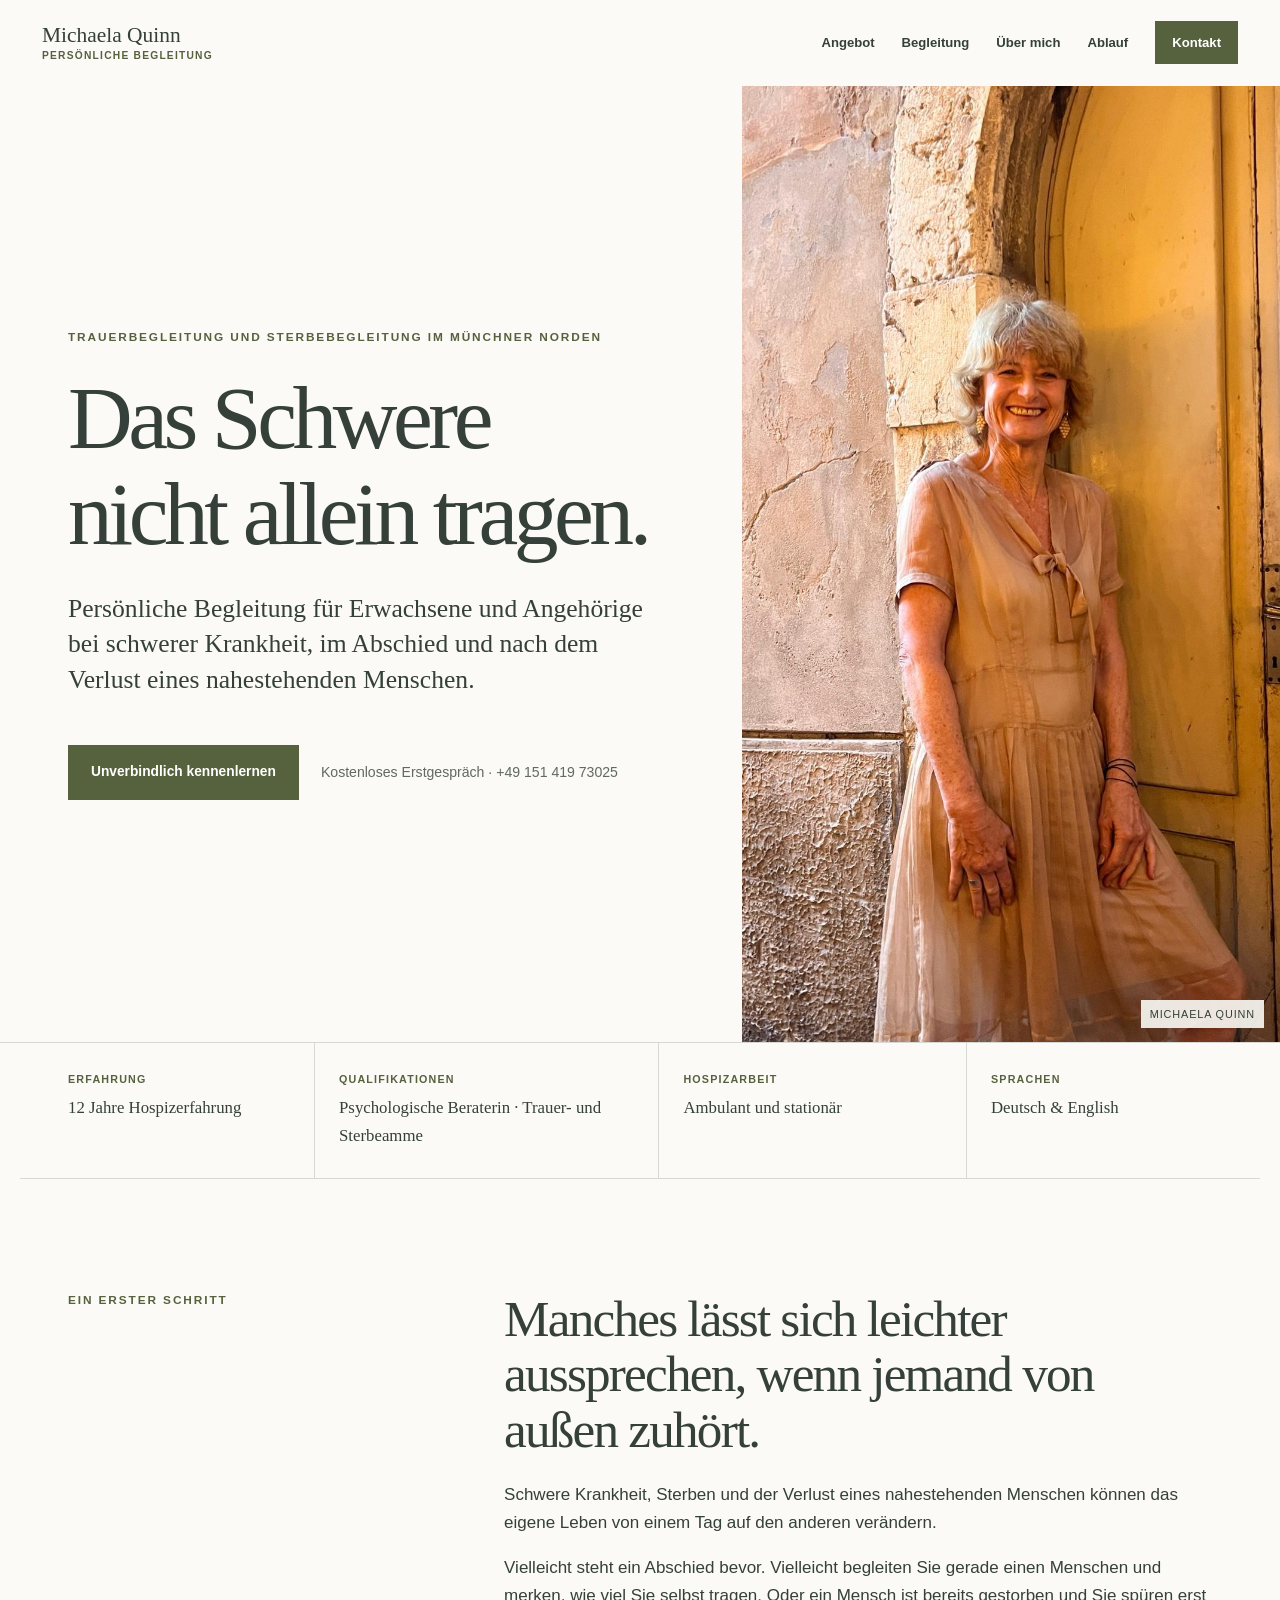
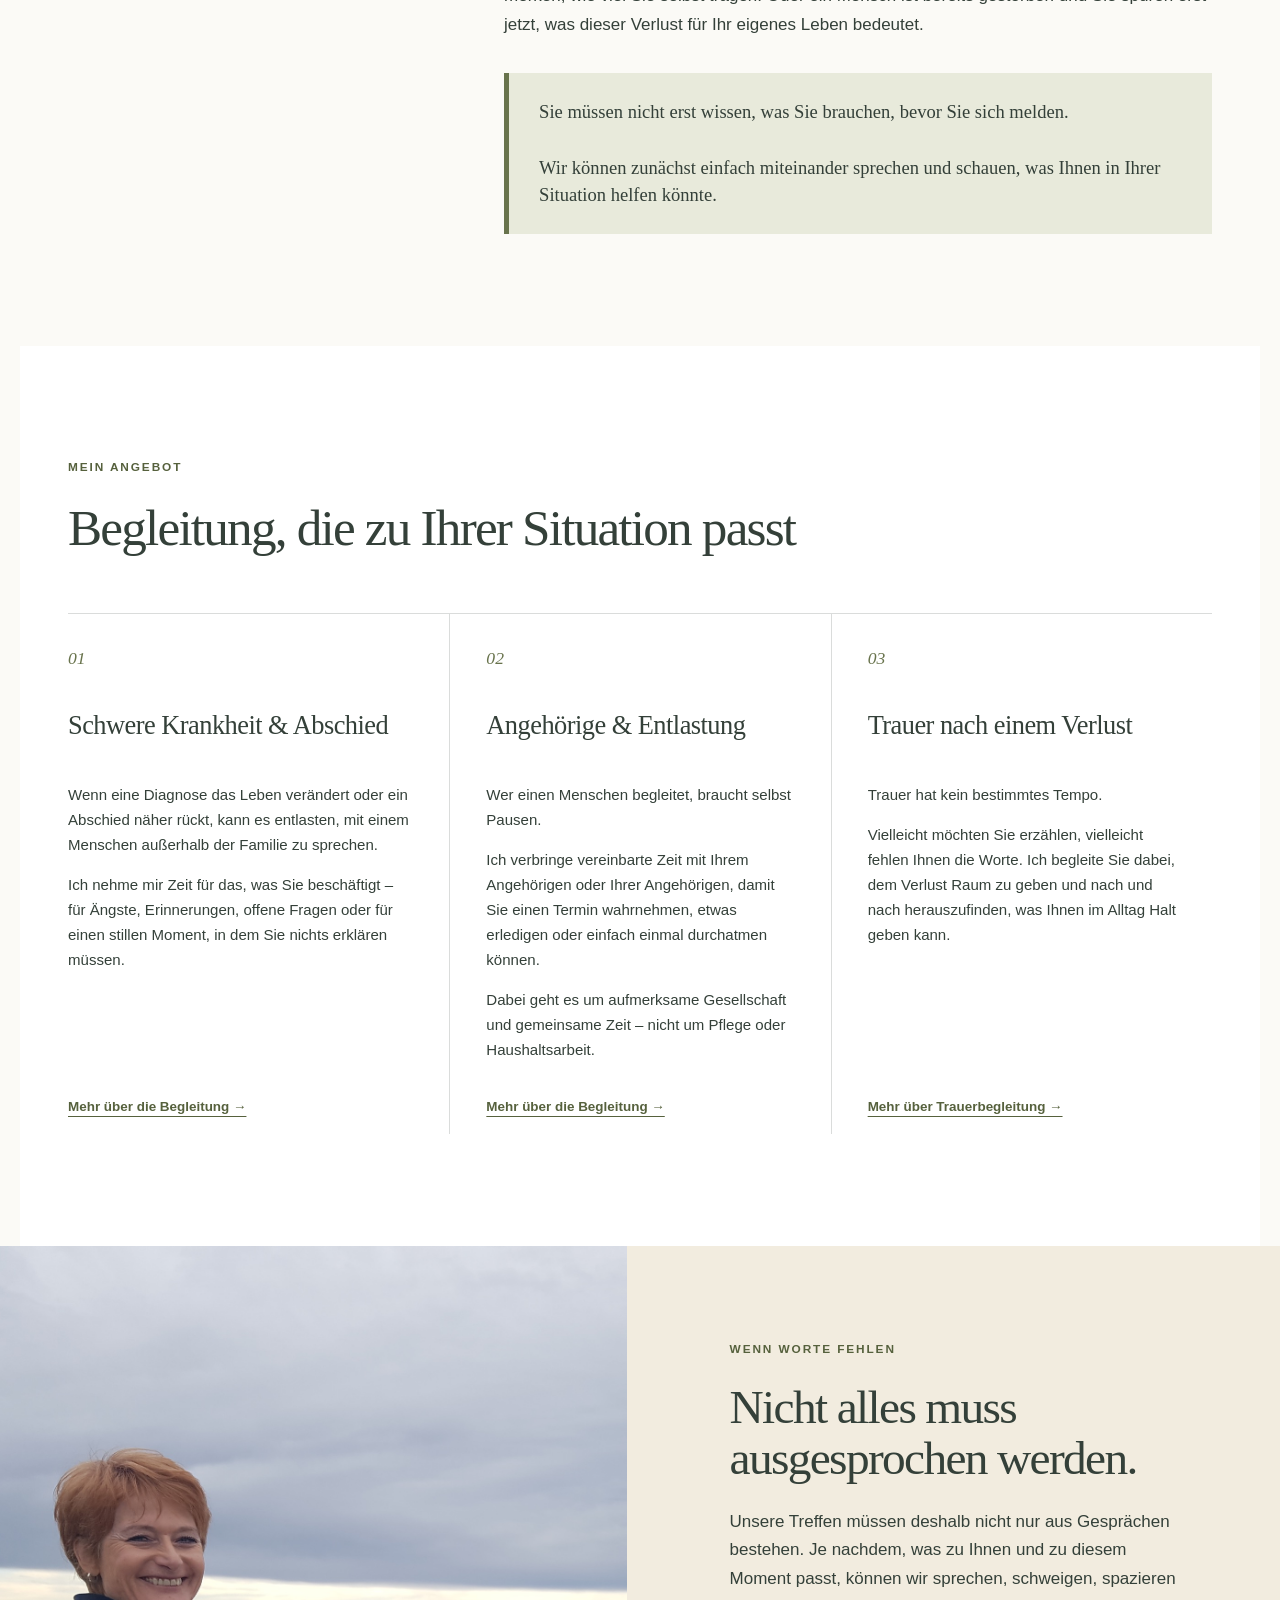
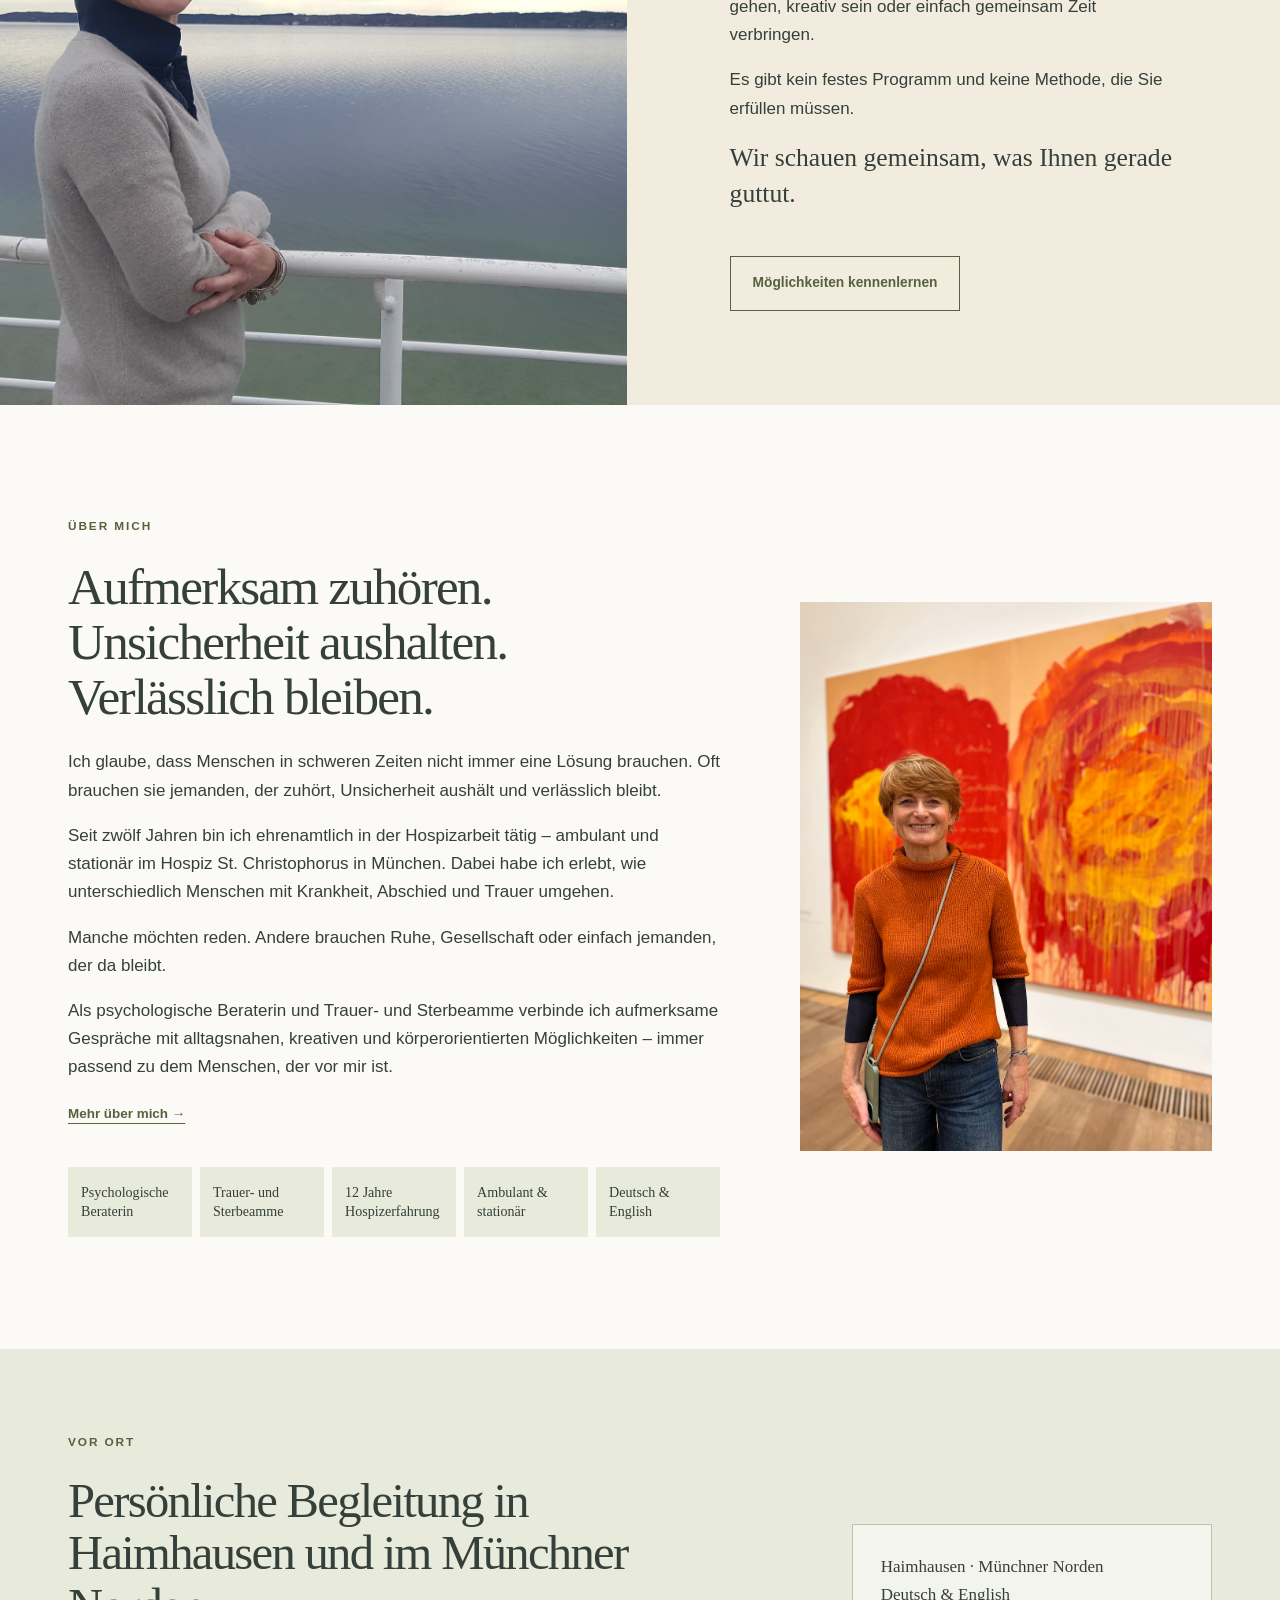
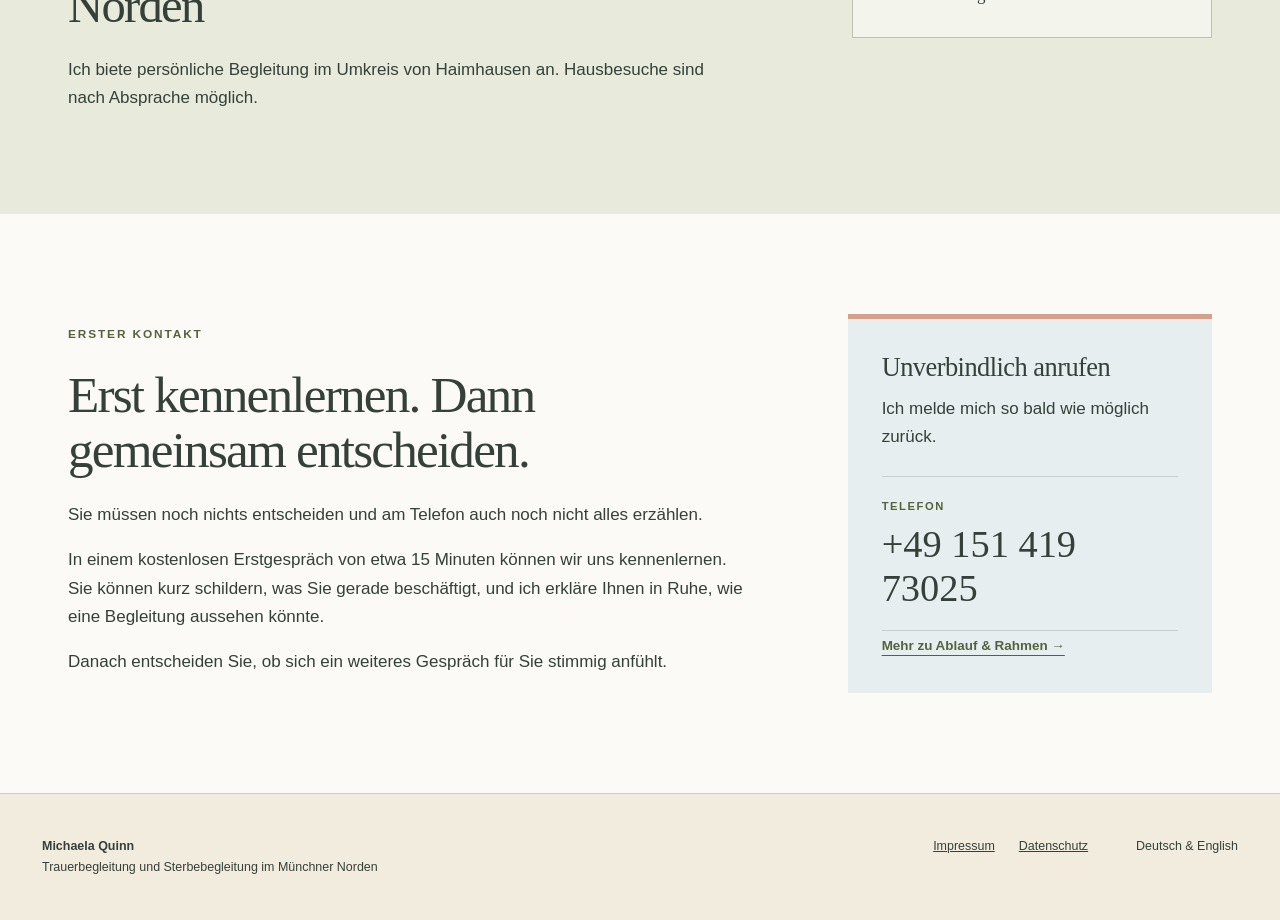
==== index.html @ f82f97de "Add files via upload" ====
<!doctype html>
<html lang="de">
<head>
  <meta charset="utf-8">
  <meta name="viewport" content="width=device-width, initial-scale=1">
  <meta name="description" content="Trauerbegleitung und Sterbebegleitung im Münchner Norden. Michaela Quinn begleitet Erwachsene und Angehörige persönlich bei Krankheit, Abschied und Trauer.">
  <meta name="theme-color" content="#68734c">
  <title>Michaela Quinn | Trauerbegleitung und Sterbebegleitung</title>
  <link rel="icon" href="assets/favicon.svg" type="image/svg+xml">
  <link rel="stylesheet" href="assets/styles.css">
</head>
<body>
  <a class="skip-link" href="#inhalt">Zum Inhalt springen</a>
  <header class="site-header" data-header>
    <a class="brand" href="index.html" aria-label="Michaela Quinn – Startseite">
      <span class="brand-name">Michaela Quinn</span>
      <span class="brand-line">Persönliche Begleitung</span>
    </a>
    <button class="menu-button" type="button" aria-expanded="false" aria-controls="navigation" data-menu-button><span></span><span></span><span></span><span class="sr-only">Menü öffnen</span></button>
    <nav id="navigation" class="navigation" aria-label="Hauptnavigation" data-navigation>
      <a href="angebot.html">Angebot</a>
      <a href="begleitung.html">Begleitung</a>
      <a href="ueber-mich.html">Über mich</a>
      <a href="ablauf-kontakt.html">Ablauf</a>
      <a class="nav-contact" href="ablauf-kontakt.html#kontakt">Kontakt</a>
    </nav>
  </header>

  <main id="inhalt">
    <section class="hero">
      <div class="hero-copy">
        <p class="eyebrow">Trauerbegleitung und Sterbebegleitung im Münchner Norden</p>
        <h1>Das Schwere<br>nicht allein tragen.</h1>
        <p class="hero-intro">Persönliche Begleitung für Erwachsene und Angehörige bei schwerer Krankheit, im Abschied und nach dem Verlust eines nahestehenden Menschen.</p>
        <div class="hero-actions">
          <a class="button" href="tel:+4915141973025">Unverbindlich kennenlernen</a>
          <p class="micro-contact">Kostenloses Erstgespräch · +49 151 419 73025</p>
        </div>
      </div>
      <figure class="hero-image">
        <img src="assets/michaela-portrait-tuer.jpeg" alt="Michaela Quinn lächelt in einem warmen Hauseingang" width="900" height="1600">
        <figcaption>Michaela Quinn</figcaption>
      </figure>
    </section>

    <section class="trust-strip" aria-label="Erfahrung und Qualifikationen">
      <div class="trust-item"><span>Erfahrung</span><strong>12 Jahre Hospizerfahrung</strong></div>
      <div class="trust-item"><span>Qualifikationen</span><strong>Psychologische Beraterin · Trauer- und Sterbeamme</strong></div>
      <div class="trust-item"><span>Hospizarbeit</span><strong>Ambulant und stationär</strong></div>
      <div class="trust-item"><span>Sprachen</span><strong>Deutsch &amp; English</strong></div>
    </section>

    <section class="intro-section section-pad">
      <div><p class="eyebrow">Ein erster Schritt</p></div>
      <div class="intro-copy">
        <h2>Manches lässt sich leichter aussprechen, wenn jemand von außen zuhört.</h2>
        <p>Schwere Krankheit, Sterben und der Verlust eines nahestehenden Menschen können das eigene Leben von einem Tag auf den anderen verändern.</p>
        <p>Vielleicht steht ein Abschied bevor. Vielleicht begleiten Sie gerade einen Menschen und merken, wie viel Sie selbst tragen. Oder ein Mensch ist bereits gestorben und Sie spüren erst jetzt, was dieser Verlust für Ihr eigenes Leben bedeutet.</p>
        <div class="reassurance">Sie müssen nicht erst wissen, was Sie brauchen, bevor Sie sich melden.<br><br>Wir können zunächst einfach miteinander sprechen und schauen, was Ihnen in Ihrer Situation helfen könnte.</div>
      </div>
    </section>

    <section class="offers section-pad">
      <div class="section-heading">
        <p class="eyebrow">Mein Angebot</p>
        <h2>Begleitung, die zu Ihrer Situation passt</h2>
      </div>
      <div class="offer-grid">
        <article class="offer-card">
          <span class="offer-number">01</span>
          <h3>Schwere Krankheit &amp; Abschied</h3>
          <p>Wenn eine Diagnose das Leben verändert oder ein Abschied näher rückt, kann es entlasten, mit einem Menschen außerhalb der Familie zu sprechen.</p>
          <p>Ich nehme mir Zeit für das, was Sie beschäftigt – für Ängste, Erinnerungen, offene Fragen oder für einen stillen Moment, in dem Sie nichts erklären müssen.</p>
          <a class="text-link" href="angebot.html#krankheit">Mehr über die Begleitung →</a>
        </article>
        <article class="offer-card">
          <span class="offer-number">02</span>
          <h3>Angehörige &amp; Entlastung</h3>
          <p>Wer einen Menschen begleitet, braucht selbst Pausen.</p>
          <p>Ich verbringe vereinbarte Zeit mit Ihrem Angehörigen oder Ihrer Angehörigen, damit Sie einen Termin wahrnehmen, etwas erledigen oder einfach einmal durchatmen können.</p>
          <p>Dabei geht es um aufmerksame Gesellschaft und gemeinsame Zeit – nicht um Pflege oder Haushaltsarbeit.</p>
          <a class="text-link" href="angebot.html#angehoerige">Mehr über die Begleitung →</a>
        </article>
        <article class="offer-card">
          <span class="offer-number">03</span>
          <h3>Trauer nach einem Verlust</h3>
          <p>Trauer hat kein bestimmtes Tempo.</p>
          <p>Vielleicht möchten Sie erzählen, vielleicht fehlen Ihnen die Worte. Ich begleite Sie dabei, dem Verlust Raum zu geben und nach und nach herauszufinden, was Ihnen im Alltag Halt geben kann.</p>
          <a class="text-link" href="angebot.html#trauer">Mehr über Trauerbegleitung →</a>
        </article>
      </div>
    </section>

    <section class="feature-split">
      <figure class="feature-image"><img src="assets/michaela-am-wasser.jpg" alt="Michaela Quinn an einem ruhigen See" width="2200" height="1650" loading="lazy"></figure>
      <div class="feature-copy">
        <p class="eyebrow">Wenn Worte fehlen</p>
        <h2>Nicht alles muss ausgesprochen werden.</h2>
        <p>Unsere Treffen müssen deshalb nicht nur aus Gesprächen bestehen. Je nachdem, was zu Ihnen und zu diesem Moment passt, können wir sprechen, schweigen, spazieren gehen, kreativ sein oder einfach gemeinsam Zeit verbringen.</p>
        <p>Es gibt kein festes Programm und keine Methode, die Sie erfüllen müssen.</p>
        <p class="lead">Wir schauen gemeinsam, was Ihnen gerade guttut.</p>
        <a class="button secondary" href="begleitung.html">Möglichkeiten kennenlernen</a>
      </div>
    </section>

    <section class="about-teaser section-pad">
      <div class="about-teaser-copy">
        <p class="eyebrow">Über mich</p>
        <h2>Aufmerksam zuhören. Unsicherheit aushalten. Verlässlich bleiben.</h2>
        <p>Ich glaube, dass Menschen in schweren Zeiten nicht immer eine Lösung brauchen. Oft brauchen sie jemanden, der zuhört, Unsicherheit aushält und verlässlich bleibt.</p>
        <p>Seit zwölf Jahren bin ich ehrenamtlich in der Hospizarbeit tätig – ambulant und stationär im Hospiz St. Christophorus in München. Dabei habe ich erlebt, wie unterschiedlich Menschen mit Krankheit, Abschied und Trauer umgehen.</p>
        <p>Manche möchten reden. Andere brauchen Ruhe, Gesellschaft oder einfach jemanden, der da bleibt.</p>
        <p>Als psychologische Beraterin und Trauer- und Sterbeamme verbinde ich aufmerksame Gespräche mit alltagsnahen, kreativen und körperorientierten Möglichkeiten – immer passend zu dem Menschen, der vor mir ist.</p>
        <a class="text-link" href="ueber-mich.html">Mehr über mich →</a>
        <div class="quick-facts" aria-label="Auf einen Blick">
          <span>Psychologische Beraterin</span><span>Trauer- und Sterbeamme</span><span>12 Jahre Hospizerfahrung</span><span>Ambulant &amp; stationär</span><span>Deutsch &amp; English</span>
        </div>
      </div>
      <figure class="about-teaser-image"><img src="assets/michaela-kunst.jpeg" alt="Michaela Quinn vor einem farbenfrohen Gemälde" width="1045" height="1394" loading="lazy"></figure>
    </section>

    <section class="location-band">
      <div class="location-inner">
        <div>
          <p class="eyebrow">Vor Ort</p>
          <h2>Persönliche Begleitung in Haimhausen und im Münchner Norden</h2>
          <p>Ich biete persönliche Begleitung im Umkreis von Haimhausen an. Hausbesuche sind nach Absprache möglich.</p>
        </div>
        <div class="place-note">Haimhausen · Münchner Norden<br>Deutsch &amp; English</div>
      </div>
    </section>

    <section class="home-contact section-pad">
      <div>
        <p class="eyebrow">Erster Kontakt</p>
        <h2>Erst kennenlernen. Dann gemeinsam entscheiden.</h2>
        <p>Sie müssen noch nichts entscheiden und am Telefon auch noch nicht alles erzählen.</p>
        <p>In einem kostenlosen Erstgespräch von etwa 15 Minuten können wir uns kennenlernen. Sie können kurz schildern, was Sie gerade beschäftigt, und ich erkläre Ihnen in Ruhe, wie eine Begleitung aussehen könnte.</p>
        <p>Danach entscheiden Sie, ob sich ein weiteres Gespräch für Sie stimmig anfühlt.</p>
      </div>
      <aside class="contact-card">
        <h3>Unverbindlich anrufen</h3>
        <p>Ich melde mich so bald wie möglich zurück.</p>
        <a class="phone-link" href="tel:+4915141973025"><span>Telefon</span><strong>+49 151 419 73025</strong></a>
        <a class="text-link" href="ablauf-kontakt.html">Mehr zu Ablauf &amp; Rahmen →</a>
      </aside>
    </section>
  </main>

  <footer class="site-footer">
    <div><strong>Michaela Quinn</strong><br>Trauerbegleitung und Sterbebegleitung im Münchner Norden</div>
    <div class="footer-links"><a href="impressum.html">Impressum</a><a href="datenschutz.html">Datenschutz</a></div>
    <div>Deutsch &amp; English</div>
  </footer>
  <script src="assets/script.js"></script>
</body>
</html>
---- assets/styles.css ----
:root {
  --paper: #fbfaf6;
  --paper-soft: #ffffff;
  --ink: #344039;
  --olive: #68734c;
  --olive-dark: #56613d;
  --olive-soft: #e8eadb;
  --mist: #e7eef0;
  --oat: #f2ecdf;
  --apricot: #d5a18b;
  --line: rgba(52, 64, 57, .18);
  --max: 1240px;
  --serif: Georgia, "Times New Roman", serif;
  --sans: Arial, Helvetica, sans-serif;
}

* { box-sizing: border-box; }
html { scroll-behavior: smooth; }
body { margin: 0; background: var(--paper); color: var(--ink); font: 17px/1.66 var(--sans); }
img { display: block; width: 100%; height: auto; }
a { color: inherit; }
h1, h2, h3, p, figure { margin-top: 0; }
h1, h2, h3 { font-family: var(--serif); font-weight: 400; line-height: 1.08; }
h1 { margin-bottom: 28px; font-size: clamp(3.5rem, 7vw, 7rem); letter-spacing: -.05em; }
h2 { margin-bottom: 24px; font-size: clamp(2.25rem, 4vw, 4.25rem); letter-spacing: -.035em; }
h3 { margin-bottom: 14px; font-size: 1.65rem; letter-spacing: -.02em; }

.sr-only { position: absolute; width: 1px; height: 1px; padding: 0; margin: -1px; overflow: hidden; clip: rect(0,0,0,0); white-space: nowrap; border: 0; }
.skip-link { position: fixed; z-index: 100; top: 12px; left: 12px; padding: 10px 14px; background: white; transform: translateY(-150%); }
.skip-link:focus { transform: none; }
.section-pad { max-width: var(--max); margin: 0 auto; padding: 112px 48px; }
.eyebrow { margin-bottom: 22px; color: var(--olive-dark); font-size: .74rem; font-weight: 700; letter-spacing: .16em; text-transform: uppercase; }
.section-heading { max-width: 820px; margin-bottom: 58px; }
.section-heading p:last-child { max-width: 700px; }
.lead { font: 400 clamp(1.3rem, 2vw, 1.85rem)/1.42 var(--serif); }
.muted { color: rgba(52,64,57,.76); }

.site-header { position: sticky; z-index: 20; top: 0; display: flex; align-items: center; justify-content: space-between; min-height: 86px; padding: 13px 42px; border-bottom: 1px solid transparent; background: rgba(251,250,246,.95); backdrop-filter: blur(12px); transition: border-color .2s; }
.site-header.scrolled { border-color: var(--line); }
.brand { display: grid; text-decoration: none; line-height: 1.15; }
.brand-name { font-family: var(--serif); font-size: 1.34rem; }
.brand-line { margin-top: 3px; color: var(--olive-dark); font-size: .64rem; font-weight: 700; letter-spacing: .12em; text-transform: uppercase; }
.navigation { display: flex; align-items: center; gap: 27px; }
.navigation a { position: relative; font-size: .82rem; font-weight: 700; text-decoration: none; }
.navigation a:not(.nav-contact)::after { position: absolute; right: 0; bottom: -7px; left: 0; height: 2px; background: var(--olive); content: ""; transform: scaleX(0); transition: transform .2s; }
.navigation a:hover::after, .navigation a[aria-current="page"]::after { transform: scaleX(1); }
.nav-contact { padding: 11px 17px; background: var(--olive-dark); color: white; }
.nav-contact:hover { background: var(--olive); }
.menu-button { display: none; border: 0; background: none; }

.button { display: inline-block; padding: 15px 22px; border: 1px solid var(--olive-dark); background: var(--olive-dark); color: white; font-size: .86rem; font-weight: 700; text-decoration: none; }
.button:hover { background: var(--olive); }
.button.secondary { background: transparent; color: var(--olive-dark); }
.button.secondary:hover { background: var(--olive-soft); }
.text-link { display: inline-block; color: var(--olive-dark); font-size: .84rem; font-weight: 700; text-decoration-thickness: 1px; text-underline-offset: 5px; }

.hero { display: grid; grid-template-columns: 58% 42%; min-height: calc(100vh - 86px); border-bottom: 1px solid var(--line); }
.hero-copy { display: flex; flex-direction: column; justify-content: center; padding: 74px max(48px, calc((100vw - var(--max)) / 2 + 48px)); }
.hero h1 { max-width: 740px; }
.hero-intro { max-width: 720px; margin-bottom: 24px; font: 400 clamp(1.28rem, 2vw, 1.9rem)/1.38 var(--serif); }
.hero-actions { display: flex; align-items: center; gap: 22px; margin-top: 24px; }
.micro-contact { margin: 0; color: rgba(52,64,57,.78); font-size: .88rem; }
.hero-image { position: relative; min-height: 640px; margin: 0; overflow: hidden; }
.hero-image img { width: 100%; height: 100%; object-fit: cover; object-position: 50% 38%; }
.hero-image figcaption { position: absolute; right: 16px; bottom: 14px; padding: 5px 9px; background: rgba(251,250,246,.9); font-size: .68rem; letter-spacing: .08em; text-transform: uppercase; }

.trust-strip { display: grid; grid-template-columns: 1fr 1.4fr 1.25fr 1fr; max-width: var(--max); margin: 0 auto; padding: 0 48px; border-bottom: 1px solid var(--line); }
.trust-item { padding: 28px 24px 28px 0; }
.trust-item + .trust-item { padding-left: 24px; border-left: 1px solid var(--line); }
.trust-item span { display: block; margin-bottom: 5px; color: var(--olive-dark); font-size: .67rem; font-weight: 700; letter-spacing: .11em; text-transform: uppercase; }
.trust-item strong { font: 400 1.05rem/1.3 var(--serif); }

.intro-section { display: grid; grid-template-columns: .8fr 1.7fr; gap: 9%; }
.intro-copy { max-width: 780px; }
.reassurance { margin-top: 34px; padding: 25px 30px; border-left: 5px solid var(--olive); background: var(--olive-soft); font: 400 1.16rem/1.5 var(--serif); }

.offers { background: var(--paper-soft); }
.offer-grid { display: grid; grid-template-columns: repeat(3, 1fr); border-top: 1px solid var(--line); }
.offer-card { display: flex; flex-direction: column; padding: 34px 36px 16px 0; }
.offer-card + .offer-card { padding-left: 36px; border-left: 1px solid var(--line); }
.offer-number { display: block; margin-bottom: 42px; color: var(--olive); font: italic 1.1rem var(--serif); }
.offer-card h3 { min-height: 58px; }
.offer-card p { font-size: .94rem; }
.offer-card .text-link { margin-top: auto; padding-top: 18px; }

.feature-split { display: grid; grid-template-columns: 49% 51%; background: var(--oat); }
.feature-image { min-height: 690px; margin: 0; }
.feature-image img { width: 100%; height: 100%; object-fit: cover; object-position: 6% 50%; }
.feature-copy { align-self: center; max-width: 720px; padding: 94px 8vw; }
.feature-copy h2 { font-size: clamp(2.4rem, 3.7vw, 4.25rem); }
.feature-copy .button { margin-top: 18px; }

.about-teaser { display: grid; grid-template-columns: 57% 36%; gap: 7%; align-items: center; }
.about-teaser-copy > p { max-width: 720px; }
.about-teaser-image { margin: 0; }
.about-teaser-image img { aspect-ratio: 3 / 4; object-fit: cover; }
.quick-facts { display: grid; grid-template-columns: repeat(5, 1fr); gap: 8px; margin-top: 40px; }
.quick-facts span { padding: 16px 13px; background: var(--olive-soft); font: 400 .88rem/1.35 var(--serif); }

.location-band { background: var(--olive-soft); }
.location-inner { display: grid; grid-template-columns: 1.3fr .7fr; gap: 10%; align-items: center; max-width: var(--max); margin: 0 auto; padding: 84px 48px; }
.location-inner h2 { font-size: clamp(2.2rem, 3.8vw, 4rem); }
.place-note { padding: 28px; border: 1px solid rgba(86,97,61,.35); background: rgba(255,255,255,.45); font-family: var(--serif); }

.home-contact { display: grid; grid-template-columns: 1.3fr .7fr; gap: 9%; align-items: end; padding-top: 100px; padding-bottom: 100px; }
.contact-card { padding: 34px; border-top: 5px solid var(--apricot); background: var(--mist); }
.phone-link { display: grid; gap: 6px; margin-top: 25px; padding: 20px 0; border-top: 1px solid var(--line); border-bottom: 1px solid var(--line); text-decoration: none; }
.phone-link span { color: var(--olive-dark); font-size: .7rem; font-weight: 700; letter-spacing: .14em; text-transform: uppercase; }
.phone-link strong { font: 400 clamp(1.7rem, 3vw, 2.8rem) var(--serif); }

.page-hero { position: relative; overflow: hidden; padding: 105px max(48px, calc((100vw - var(--max)) / 2 + 48px)); border-bottom: 1px solid var(--line); background: var(--olive-soft); }
.page-hero::after { position: absolute; right: 6%; bottom: -130px; width: 330px; height: 330px; border: 75px solid rgba(104,115,76,.08); border-radius: 50%; content: ""; }
.page-hero h1 { max-width: 970px; font-size: clamp(3.2rem, 6vw, 6rem); }
.page-hero p { position: relative; z-index: 1; max-width: 730px; }
.page-hero .eyebrow { color: var(--olive-dark); }

.detail-stack { display: grid; gap: 0; }
.detail-block { display: grid; grid-template-columns: 100px 1fr; gap: 30px; padding: 50px 0; border-top: 1px solid var(--line); }
.detail-number { color: var(--olive); font: italic 1.25rem var(--serif); }
.detail-copy { max-width: 790px; }
.detail-copy p:last-child { margin-bottom: 0; }
.quiet-note { padding: 22px 26px; border-left: 4px solid var(--olive); background: var(--olive-soft); font-family: var(--serif); }

.audience-section { background: var(--mist); }
.check-list { display: grid; gap: 11px; max-width: 780px; padding: 0; list-style: none; }
.check-list li { position: relative; padding-left: 28px; }
.check-list li::before { position: absolute; top: .05em; left: 0; color: var(--olive-dark); content: "•"; font-size: 1.25rem; }
.boundary-box { padding: 42px; border-top: 5px solid var(--apricot); background: var(--oat); }
.boundary-box ul { columns: 2; max-width: 700px; }

.method-hero { display: grid; grid-template-columns: 48% 52%; min-height: 600px; background: var(--oat); }
.method-hero-image { min-height: 600px; }
.method-hero-image img { width: 100%; height: 100%; object-fit: cover; object-position: 5% center; }
.method-hero-copy { align-self: center; padding: 80px 8vw; }
.method-grid { display: grid; grid-template-columns: repeat(2, 1fr); gap: 1px; background: var(--line); border: 1px solid var(--line); }
.method-card { padding: 42px; background: var(--paper); }
.method-card:nth-child(2), .method-card:nth-child(3) { background: var(--olive-soft); }
.method-card span { display: block; margin-bottom: 35px; color: var(--olive); font: italic 1.05rem var(--serif); }
.no-program { display: grid; grid-template-columns: 1fr 1fr; gap: 9%; align-items: center; }
.no-program-quote { padding: 42px; border-left: 5px solid var(--olive); background: var(--mist); font: 400 1.25rem/1.5 var(--serif); }

.about-hero { display: grid; grid-template-columns: 42% 58%; min-height: 650px; }
.about-hero-image img { width: 100%; height: 100%; object-fit: cover; }
.about-hero-copy { align-self: center; padding: 80px 8vw; }
.story-section { display: grid; grid-template-columns: .65fr 1.35fr; gap: 10%; }
.story-copy { max-width: 780px; }
.story-section.alt { background: var(--olive-soft); max-width: none; padding-right: max(48px, calc((100vw - var(--max)) / 2 + 48px)); padding-left: max(48px, calc((100vw - var(--max)) / 2 + 48px)); }
.credential-grid { display: grid; grid-template-columns: repeat(3, 1fr); gap: 12px; }
.credential { min-height: 165px; padding: 28px; background: var(--mist); }
.credential:nth-child(2) { background: var(--olive-soft); }
.credential span { display: block; margin-bottom: 22px; color: var(--olive-dark); font-size: .68rem; font-weight: 700; letter-spacing: .12em; text-transform: uppercase; }
.credential p { font-family: var(--serif); }

.steps { display: grid; gap: 0; padding: 0; list-style: none; }
.steps li { display: grid; grid-template-columns: 70px .7fr 1.3fr; gap: 30px; padding: 34px 0; border-top: 1px solid var(--line); }
.steps li > span { color: var(--olive); font: italic 1.1rem var(--serif); }
.steps h3 { font-size: 1.45rem; }
.facts-grid { display: grid; grid-template-columns: repeat(4, 1fr); gap: 1px; margin: 50px 0; background: rgba(86,97,61,.18); border: 1px solid rgba(86,97,61,.18); }
.fact { padding: 30px 24px; background: var(--olive-soft); }
.fact span { display: block; margin-bottom: 11px; color: var(--olive-dark); font-size: .67rem; font-weight: 700; letter-spacing: .12em; text-transform: uppercase; }
.fact strong { font: 400 1.2rem/1.35 var(--serif); }
.contact-section { background: var(--mist); border-top: 5px solid var(--apricot); }
.contact-inner { display: grid; grid-template-columns: 1.3fr .7fr; gap: 9%; align-items: end; max-width: var(--max); margin: 0 auto; padding: 100px 48px; }

.cta-band { background: var(--olive-dark); color: white; }
.cta-inner { display: grid; grid-template-columns: 1.3fr .7fr; gap: 8%; align-items: center; max-width: var(--max); margin: 0 auto; padding: 75px 48px; }
.cta-inner h2 { margin-bottom: 12px; font-size: clamp(2rem, 3.5vw, 3.6rem); }
.cta-inner .button { border-color: white; background: white; color: var(--olive-dark); text-align: center; }

.site-footer { display: grid; grid-template-columns: 1fr auto auto; gap: 48px; padding: 42px; border-top: 1px solid var(--line); background: var(--oat); font-size: .78rem; }
.footer-links { display: flex; gap: 24px; }
.legal { max-width: 800px; margin: 0 auto; padding: 90px 30px 140px; }
.legal h1 { font-size: clamp(3rem, 7vw, 6rem); }
.legal h2 { margin-top: 48px; font-size: 2rem; }
.draft-warning { padding: 18px; border: 2px solid var(--olive); background: white; font-weight: 700; }
.back-link { display: inline-block; margin-bottom: 45px; }

@media (max-width: 960px) {
  .site-header { min-height: 74px; padding: 13px 22px; }
  .menu-button { display: grid; gap: 5px; width: 42px; height: 42px; padding: 10px; }
  .menu-button span:not(.sr-only) { display: block; height: 2px; background: var(--ink); }
  .navigation { position: fixed; inset: 74px 0 auto; display: none; flex-direction: column; align-items: stretch; gap: 0; padding: 16px 22px 28px; border-bottom: 1px solid var(--line); background: var(--paper); }
  .navigation.open { display: flex; }
  .navigation a { padding: 14px 0; border-bottom: 1px solid var(--line); }
  .navigation a::after { display: none; }
  .nav-contact { border: 0; }
  .section-pad { padding: 82px 28px; }
  .hero, .method-hero, .about-hero { grid-template-columns: 1fr; }
  .hero-copy { padding: 75px 28px 58px; }
  .hero-image { min-height: 68vh; }
  .trust-strip { grid-template-columns: repeat(2, 1fr); padding: 0 28px; }
  .trust-item:nth-child(3) { border-left: 0; }
  .intro-section, .about-teaser, .location-inner, .home-contact, .story-section, .no-program, .contact-inner, .cta-inner { grid-template-columns: 1fr; gap: 38px; }
  .offer-grid { grid-template-columns: 1fr; }
  .offer-card, .offer-card + .offer-card { padding: 30px 0; border-left: 0; border-bottom: 1px solid var(--line); }
  .offer-number { margin-bottom: 18px; }
  .offer-card h3 { min-height: 0; }
  .feature-split { grid-template-columns: 1fr; }
  .feature-image { min-height: 56vw; }
  .feature-copy { padding: 76px 28px; }
  .about-teaser-image { order: -1; }
  .quick-facts { grid-template-columns: repeat(2, 1fr); }
  .location-inner, .contact-inner, .cta-inner { padding: 75px 28px; }
  .page-hero { padding: 80px 28px; }
  .method-hero-image { min-height: 520px; }
  .method-hero-copy, .about-hero-copy { padding: 75px 28px; }
  .about-hero-image { min-height: 600px; }
  .story-section.alt { padding-right: 28px; padding-left: 28px; }
  .steps li { grid-template-columns: 48px 1fr; }
  .steps li p { grid-column: 2; }
  .facts-grid { grid-template-columns: repeat(2, 1fr); }
  .site-footer { grid-template-columns: 1fr; gap: 20px; padding: 36px 28px; }
}

@media (max-width: 580px) {
  body { font-size: 16px; }
  h1 { font-size: clamp(3rem, 15vw, 4.8rem); }
  h2 { font-size: 2.3rem; }
  .hero-actions { align-items: flex-start; flex-direction: column; }
  .hero-image { min-height: 520px; }
  .trust-strip, .method-grid, .credential-grid, .facts-grid { grid-template-columns: 1fr; }
  .trust-item + .trust-item { padding-left: 0; border-left: 0; border-top: 1px solid var(--line); }
  .detail-block { grid-template-columns: 48px 1fr; gap: 14px; }
  .boundary-box ul { columns: 1; }
  .quick-facts { grid-template-columns: 1fr; }
  .feature-image { min-height: 410px; }
}

@media (prefers-reduced-motion: reduce) {
  html { scroll-behavior: auto; }
}
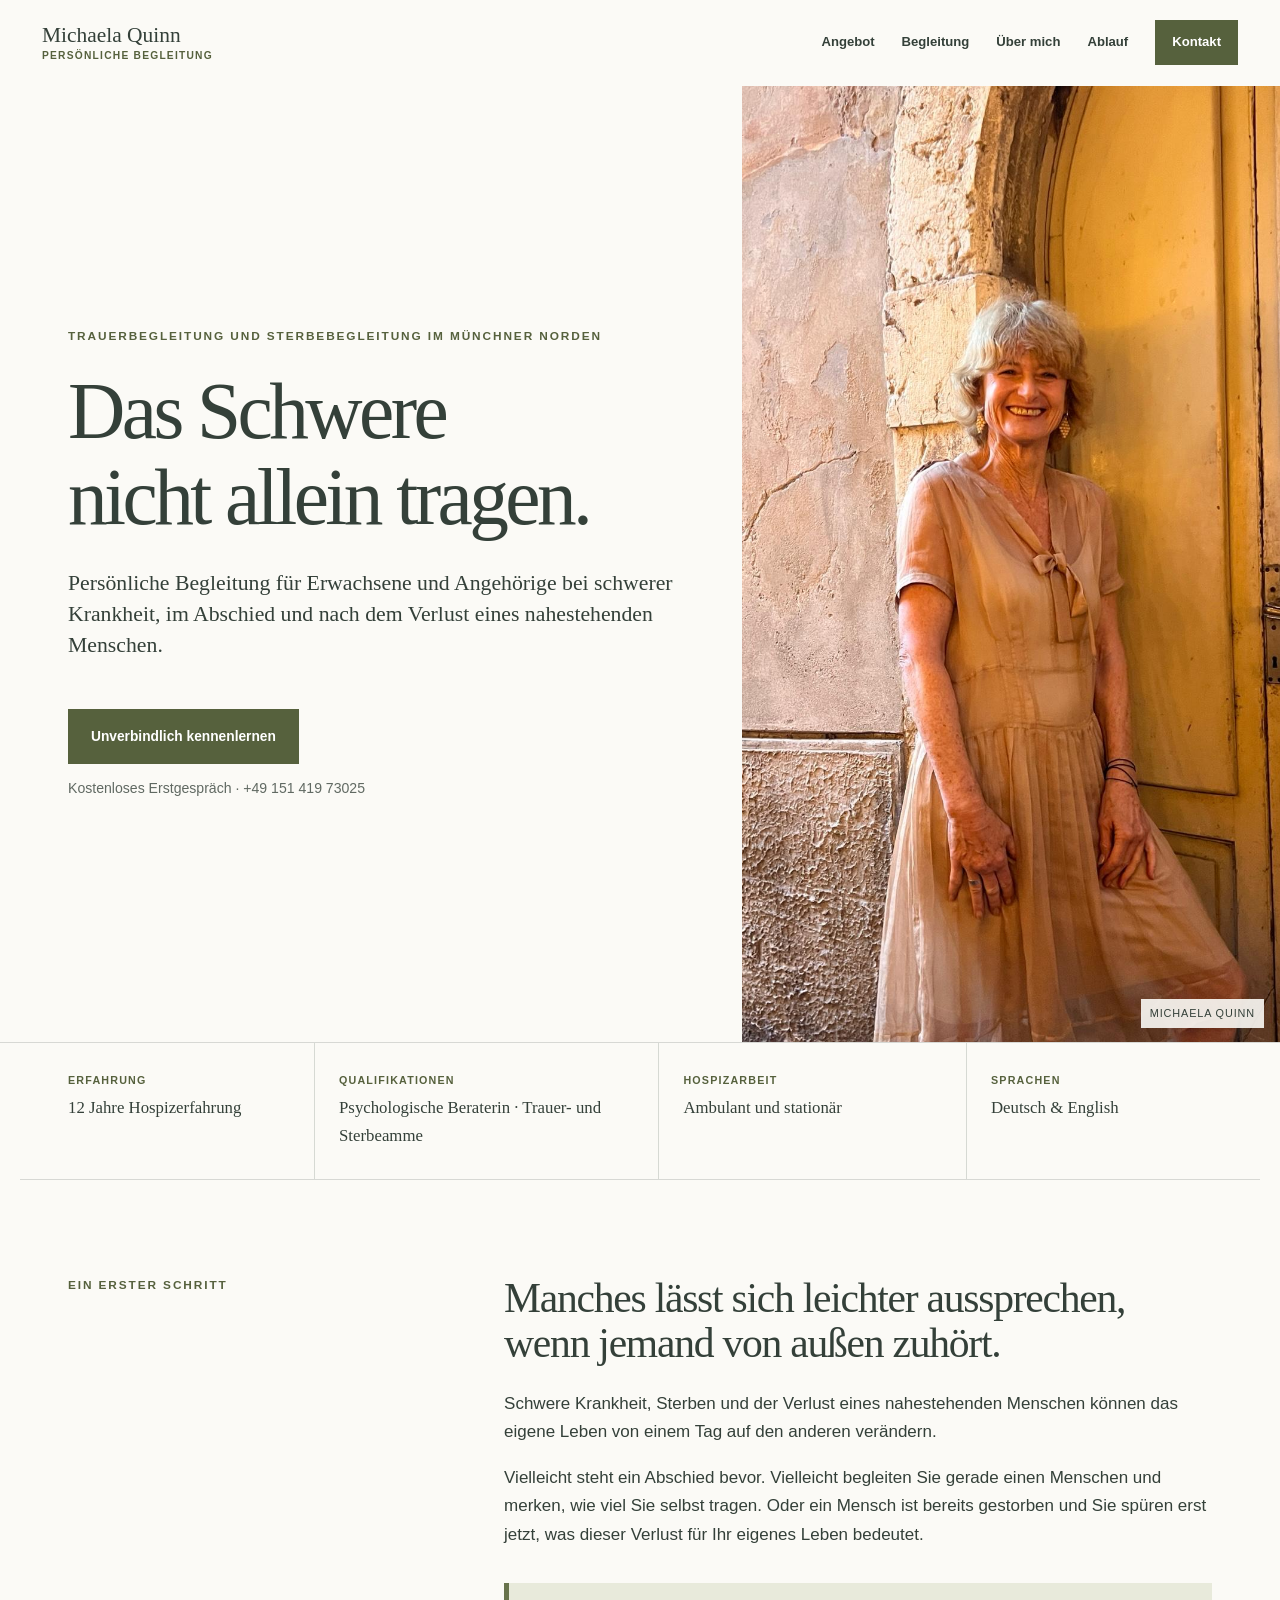
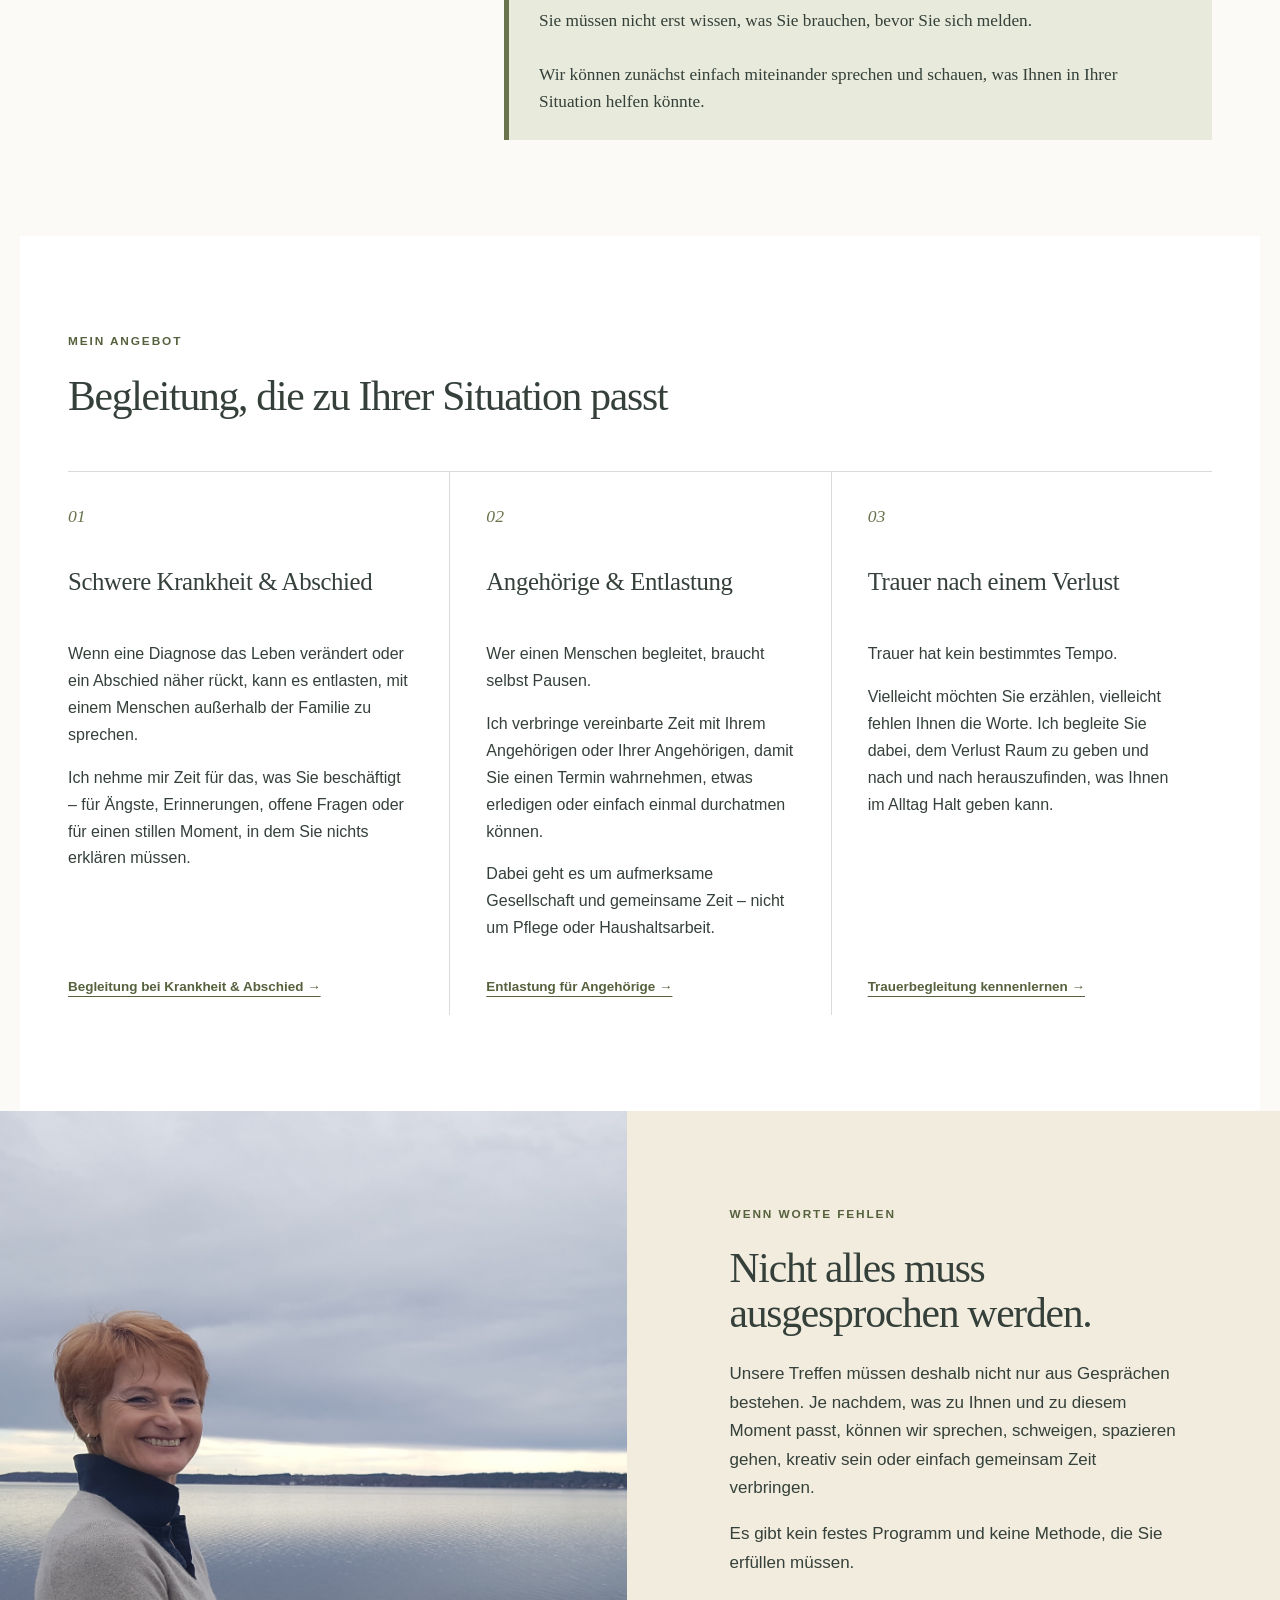
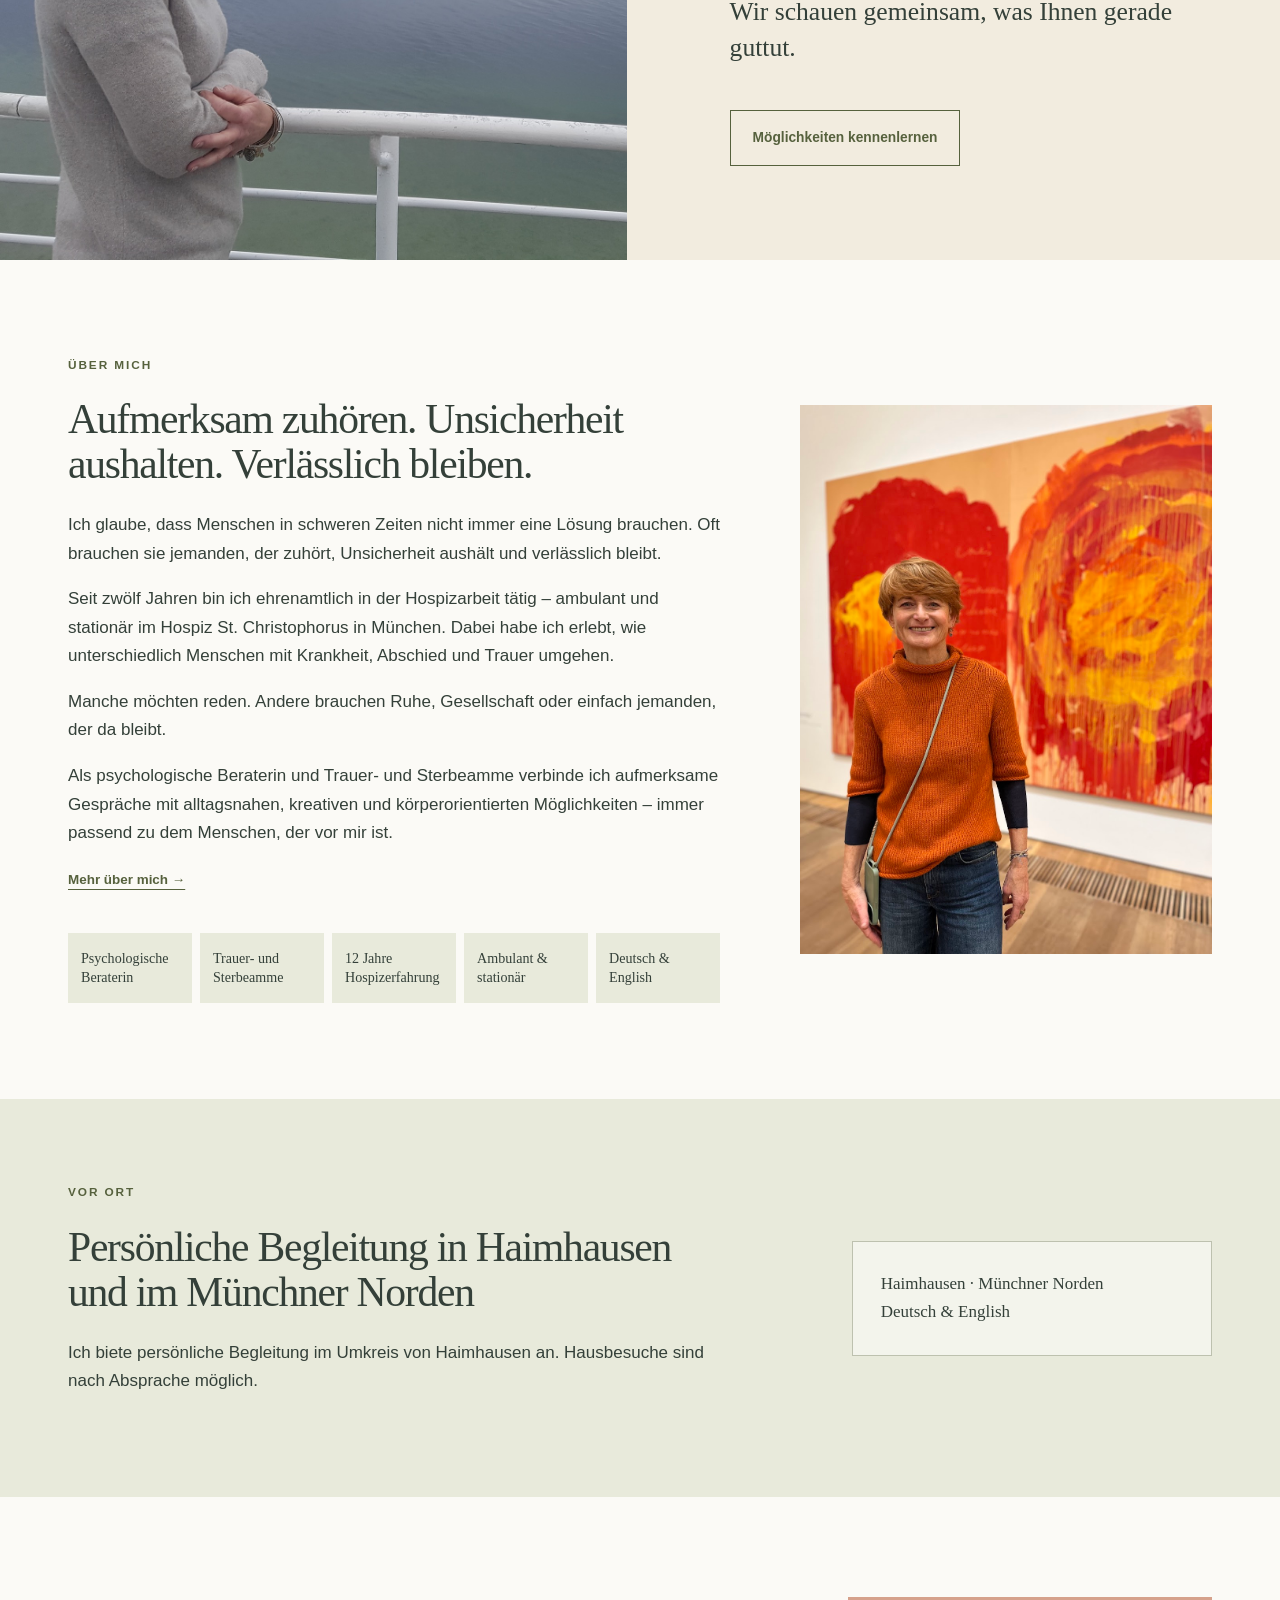
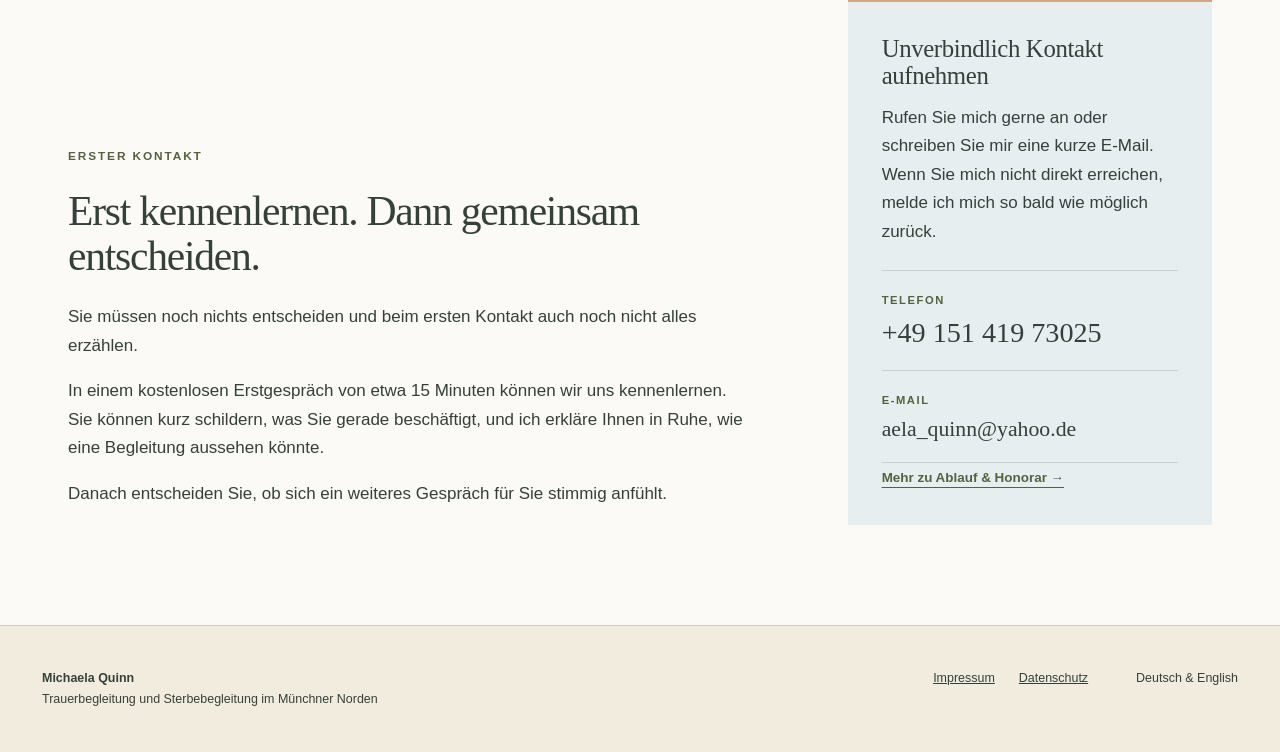
==== commit 2a9c2f6e: "Add files via upload" ====
--- a/index.html
+++ b/index.html
@@ -33,7 +33,7 @@
         <h1>Das Schwere<br>nicht allein tragen.</h1>
         <p class="hero-intro">Persönliche Begleitung für Erwachsene und Angehörige bei schwerer Krankheit, im Abschied und nach dem Verlust eines nahestehenden Menschen.</p>
         <div class="hero-actions">
-          <a class="button" href="tel:+4915141973025">Unverbindlich kennenlernen</a>
+          <a class="button" href="ablauf-kontakt.html#kontakt">Unverbindlich kennenlernen</a>
           <p class="micro-contact">Kostenloses Erstgespräch · +49 151 419 73025</p>
         </div>
       </div>
@@ -71,7 +71,7 @@
           <h3>Schwere Krankheit &amp; Abschied</h3>
           <p>Wenn eine Diagnose das Leben verändert oder ein Abschied näher rückt, kann es entlasten, mit einem Menschen außerhalb der Familie zu sprechen.</p>
           <p>Ich nehme mir Zeit für das, was Sie beschäftigt – für Ängste, Erinnerungen, offene Fragen oder für einen stillen Moment, in dem Sie nichts erklären müssen.</p>
-          <a class="text-link" href="angebot.html#krankheit">Mehr über die Begleitung →</a>
+          <a class="text-link" href="angebot.html#krankheit">Begleitung bei Krankheit &amp; Abschied →</a>
         </article>
         <article class="offer-card">
           <span class="offer-number">02</span>
@@ -79,14 +79,14 @@
           <p>Wer einen Menschen begleitet, braucht selbst Pausen.</p>
           <p>Ich verbringe vereinbarte Zeit mit Ihrem Angehörigen oder Ihrer Angehörigen, damit Sie einen Termin wahrnehmen, etwas erledigen oder einfach einmal durchatmen können.</p>
           <p>Dabei geht es um aufmerksame Gesellschaft und gemeinsame Zeit – nicht um Pflege oder Haushaltsarbeit.</p>
-          <a class="text-link" href="angebot.html#angehoerige">Mehr über die Begleitung →</a>
+          <a class="text-link" href="angebot.html#angehoerige">Entlastung für Angehörige →</a>
         </article>
         <article class="offer-card">
           <span class="offer-number">03</span>
           <h3>Trauer nach einem Verlust</h3>
           <p>Trauer hat kein bestimmtes Tempo.</p>
           <p>Vielleicht möchten Sie erzählen, vielleicht fehlen Ihnen die Worte. Ich begleite Sie dabei, dem Verlust Raum zu geben und nach und nach herauszufinden, was Ihnen im Alltag Halt geben kann.</p>
-          <a class="text-link" href="angebot.html#trauer">Mehr über Trauerbegleitung →</a>
+          <a class="text-link" href="angebot.html#trauer">Trauerbegleitung kennenlernen →</a>
         </article>
       </div>
     </section>
@@ -134,15 +134,18 @@
       <div>
         <p class="eyebrow">Erster Kontakt</p>
         <h2>Erst kennenlernen. Dann gemeinsam entscheiden.</h2>
-        <p>Sie müssen noch nichts entscheiden und am Telefon auch noch nicht alles erzählen.</p>
+        <p>Sie müssen noch nichts entscheiden und beim ersten Kontakt auch noch nicht alles erzählen.</p>
         <p>In einem kostenlosen Erstgespräch von etwa 15 Minuten können wir uns kennenlernen. Sie können kurz schildern, was Sie gerade beschäftigt, und ich erkläre Ihnen in Ruhe, wie eine Begleitung aussehen könnte.</p>
         <p>Danach entscheiden Sie, ob sich ein weiteres Gespräch für Sie stimmig anfühlt.</p>
       </div>
       <aside class="contact-card">
-        <h3>Unverbindlich anrufen</h3>
-        <p>Ich melde mich so bald wie möglich zurück.</p>
-        <a class="phone-link" href="tel:+4915141973025"><span>Telefon</span><strong>+49 151 419 73025</strong></a>
-        <a class="text-link" href="ablauf-kontakt.html">Mehr zu Ablauf &amp; Rahmen →</a>
+        <h3>Unverbindlich Kontakt aufnehmen</h3>
+        <p>Rufen Sie mich gerne an oder schreiben Sie mir eine kurze E-Mail. Wenn Sie mich nicht direkt erreichen, melde ich mich so bald wie möglich zurück.</p>
+        <div class="contact-methods">
+          <a class="contact-method" href="tel:+4915141973025"><span>Telefon</span><strong>+49 151 419 73025</strong></a>
+          <a class="contact-method email-method" href="mailto:aela_quinn@yahoo.de"><span>E-Mail</span><strong>aela_quinn@yahoo.de</strong></a>
+        </div>
+        <a class="text-link" href="ablauf-kontakt.html">Mehr zu Ablauf &amp; Honorar →</a>
       </aside>
     </section>
   </main>
--- a/assets/styles.css
+++ b/assets/styles.css
@@ -16,21 +16,21 @@
 
 * { box-sizing: border-box; }
 html { scroll-behavior: smooth; }
-body { margin: 0; background: var(--paper); color: var(--ink); font: 17px/1.66 var(--sans); }
+body { margin: 0; background: var(--paper); color: var(--ink); font: 17px/1.68 var(--sans); }
 img { display: block; width: 100%; height: auto; }
 a { color: inherit; }
 h1, h2, h3, p, figure { margin-top: 0; }
 h1, h2, h3 { font-family: var(--serif); font-weight: 400; line-height: 1.08; }
-h1 { margin-bottom: 28px; font-size: clamp(3.5rem, 7vw, 7rem); letter-spacing: -.05em; }
-h2 { margin-bottom: 24px; font-size: clamp(2.25rem, 4vw, 4.25rem); letter-spacing: -.035em; }
-h3 { margin-bottom: 14px; font-size: 1.65rem; letter-spacing: -.02em; }
+h1 { margin-bottom: 28px; font-size: clamp(3.25rem, 5.8vw, 5.8rem); letter-spacing: -.045em; }
+h2 { margin-bottom: 24px; font-size: clamp(2.1rem, 3.25vw, 3.5rem); letter-spacing: -.03em; }
+h3 { margin-bottom: 14px; font-size: 1.55rem; letter-spacing: -.015em; }
 
 .sr-only { position: absolute; width: 1px; height: 1px; padding: 0; margin: -1px; overflow: hidden; clip: rect(0,0,0,0); white-space: nowrap; border: 0; }
 .skip-link { position: fixed; z-index: 100; top: 12px; left: 12px; padding: 10px 14px; background: white; transform: translateY(-150%); }
 .skip-link:focus { transform: none; }
-.section-pad { max-width: var(--max); margin: 0 auto; padding: 112px 48px; }
+.section-pad { max-width: var(--max); margin: 0 auto; padding: 96px 48px; }
 .eyebrow { margin-bottom: 22px; color: var(--olive-dark); font-size: .74rem; font-weight: 700; letter-spacing: .16em; text-transform: uppercase; }
-.section-heading { max-width: 820px; margin-bottom: 58px; }
+.section-heading { max-width: 780px; margin-bottom: 52px; }
 .section-heading p:last-child { max-width: 700px; }
 .lead { font: 400 clamp(1.3rem, 2vw, 1.85rem)/1.42 var(--serif); }
 .muted { color: rgba(52,64,57,.76); }
@@ -48,7 +48,7 @@
 .nav-contact:hover { background: var(--olive); }
 .menu-button { display: none; border: 0; background: none; }
 
-.button { display: inline-block; padding: 15px 22px; border: 1px solid var(--olive-dark); background: var(--olive-dark); color: white; font-size: .86rem; font-weight: 700; text-decoration: none; }
+.button { display: inline-block; padding: 15px 22px; border: 1px solid var(--olive-dark); background: var(--olive-dark); color: white; font-size: .86rem; font-weight: 700; text-align: center; text-decoration: none; white-space: nowrap; }
 .button:hover { background: var(--olive); }
 .button.secondary { background: transparent; color: var(--olive-dark); }
 .button.secondary:hover { background: var(--olive-soft); }
@@ -57,9 +57,10 @@
 .hero { display: grid; grid-template-columns: 58% 42%; min-height: calc(100vh - 86px); border-bottom: 1px solid var(--line); }
 .hero-copy { display: flex; flex-direction: column; justify-content: center; padding: 74px max(48px, calc((100vw - var(--max)) / 2 + 48px)); }
 .hero h1 { max-width: 740px; }
-.hero-intro { max-width: 720px; margin-bottom: 24px; font: 400 clamp(1.28rem, 2vw, 1.9rem)/1.38 var(--serif); }
-.hero-actions { display: flex; align-items: center; gap: 22px; margin-top: 24px; }
-.micro-contact { margin: 0; color: rgba(52,64,57,.78); font-size: .88rem; }
+.hero h1 { font-size: clamp(3.7rem, 6.2vw, 6.25rem); }
+.hero-intro { max-width: 700px; margin-bottom: 24px; font: 400 clamp(1.22rem, 1.7vw, 1.68rem)/1.42 var(--serif); }
+.hero-actions { display: grid; justify-items: start; gap: 13px; margin-top: 24px; }
+.micro-contact { margin: 0; color: rgba(52,64,57,.78); font-size: .88rem; white-space: nowrap; }
 .hero-image { position: relative; min-height: 640px; margin: 0; overflow: hidden; }
 .hero-image img { width: 100%; height: 100%; object-fit: cover; object-position: 50% 38%; }
 .hero-image figcaption { position: absolute; right: 16px; bottom: 14px; padding: 5px 9px; background: rgba(251,250,246,.9); font-size: .68rem; letter-spacing: .08em; text-transform: uppercase; }
@@ -72,7 +73,7 @@
 
 .intro-section { display: grid; grid-template-columns: .8fr 1.7fr; gap: 9%; }
 .intro-copy { max-width: 780px; }
-.reassurance { margin-top: 34px; padding: 25px 30px; border-left: 5px solid var(--olive); background: var(--olive-soft); font: 400 1.16rem/1.5 var(--serif); }
+.reassurance { margin-top: 34px; padding: 25px 30px; border-left: 5px solid var(--olive); background: var(--olive-soft); font: 400 1.08rem/1.55 var(--serif); }
 
 .offers { background: var(--paper-soft); }
 .offer-grid { display: grid; grid-template-columns: repeat(3, 1fr); border-top: 1px solid var(--line); }
@@ -80,14 +81,14 @@
 .offer-card + .offer-card { padding-left: 36px; border-left: 1px solid var(--line); }
 .offer-number { display: block; margin-bottom: 42px; color: var(--olive); font: italic 1.1rem var(--serif); }
 .offer-card h3 { min-height: 58px; }
-.offer-card p { font-size: .94rem; }
+.offer-card p { font-size: 1rem; }
 .offer-card .text-link { margin-top: auto; padding-top: 18px; }
 
 .feature-split { display: grid; grid-template-columns: 49% 51%; background: var(--oat); }
-.feature-image { min-height: 690px; margin: 0; }
+.feature-image { min-height: 570px; margin: 0; }
 .feature-image img { width: 100%; height: 100%; object-fit: cover; object-position: 6% 50%; }
 .feature-copy { align-self: center; max-width: 720px; padding: 94px 8vw; }
-.feature-copy h2 { font-size: clamp(2.4rem, 3.7vw, 4.25rem); }
+.feature-copy h2 { font-size: clamp(2.2rem, 3.25vw, 3.5rem); }
 .feature-copy .button { margin-top: 18px; }
 
 .about-teaser { display: grid; grid-template-columns: 57% 36%; gap: 7%; align-items: center; }
@@ -99,18 +100,21 @@
 
 .location-band { background: var(--olive-soft); }
 .location-inner { display: grid; grid-template-columns: 1.3fr .7fr; gap: 10%; align-items: center; max-width: var(--max); margin: 0 auto; padding: 84px 48px; }
-.location-inner h2 { font-size: clamp(2.2rem, 3.8vw, 4rem); }
+.location-inner h2 { font-size: clamp(2.1rem, 3.25vw, 3.5rem); }
 .place-note { padding: 28px; border: 1px solid rgba(86,97,61,.35); background: rgba(255,255,255,.45); font-family: var(--serif); }
 
 .home-contact { display: grid; grid-template-columns: 1.3fr .7fr; gap: 9%; align-items: end; padding-top: 100px; padding-bottom: 100px; }
 .contact-card { padding: 34px; border-top: 5px solid var(--apricot); background: var(--mist); }
-.phone-link { display: grid; gap: 6px; margin-top: 25px; padding: 20px 0; border-top: 1px solid var(--line); border-bottom: 1px solid var(--line); text-decoration: none; }
-.phone-link span { color: var(--olive-dark); font-size: .7rem; font-weight: 700; letter-spacing: .14em; text-transform: uppercase; }
-.phone-link strong { font: 400 clamp(1.7rem, 3vw, 2.8rem) var(--serif); }
+.contact-methods { display: grid; align-self: end; margin-top: 24px; border-bottom: 1px solid var(--line); }
+.contact-method { display: grid; gap: 6px; padding: 20px 0; border-top: 1px solid var(--line); text-decoration: none; }
+.contact-method span { color: var(--olive-dark); font-size: .7rem; font-weight: 700; letter-spacing: .14em; text-transform: uppercase; }
+.contact-method strong { font: 400 clamp(1.45rem, 2.2vw, 2.15rem)/1.2 var(--serif); overflow-wrap: anywhere; }
+.contact-method:hover strong { color: var(--olive-dark); }
+.email-method strong { font-size: clamp(1.18rem, 1.7vw, 1.65rem); }
 
 .page-hero { position: relative; overflow: hidden; padding: 105px max(48px, calc((100vw - var(--max)) / 2 + 48px)); border-bottom: 1px solid var(--line); background: var(--olive-soft); }
 .page-hero::after { position: absolute; right: 6%; bottom: -130px; width: 330px; height: 330px; border: 75px solid rgba(104,115,76,.08); border-radius: 50%; content: ""; }
-.page-hero h1 { max-width: 970px; font-size: clamp(3.2rem, 6vw, 6rem); }
+.page-hero h1 { max-width: 930px; font-size: clamp(3rem, 5vw, 5.2rem); }
 .page-hero p { position: relative; z-index: 1; max-width: 730px; }
 .page-hero .eyebrow { color: var(--olive-dark); }
 
@@ -128,8 +132,8 @@
 .boundary-box { padding: 42px; border-top: 5px solid var(--apricot); background: var(--oat); }
 .boundary-box ul { columns: 2; max-width: 700px; }
 
-.method-hero { display: grid; grid-template-columns: 48% 52%; min-height: 600px; background: var(--oat); }
-.method-hero-image { min-height: 600px; }
+.method-hero { display: grid; grid-template-columns: 44% 56%; min-height: 540px; background: var(--oat); }
+.method-hero-image { min-height: 540px; }
 .method-hero-image img { width: 100%; height: 100%; object-fit: cover; object-position: 5% center; }
 .method-hero-copy { align-self: center; padding: 80px 8vw; }
 .method-grid { display: grid; grid-template-columns: repeat(2, 1fr); gap: 1px; background: var(--line); border: 1px solid var(--line); }
@@ -139,11 +143,13 @@
 .no-program { display: grid; grid-template-columns: 1fr 1fr; gap: 9%; align-items: center; }
 .no-program-quote { padding: 42px; border-left: 5px solid var(--olive); background: var(--mist); font: 400 1.25rem/1.5 var(--serif); }
 
-.about-hero { display: grid; grid-template-columns: 42% 58%; min-height: 650px; }
+.about-hero { display: grid; grid-template-columns: 38% 62%; min-height: 560px; }
 .about-hero-image img { width: 100%; height: 100%; object-fit: cover; }
 .about-hero-copy { align-self: center; padding: 80px 8vw; }
 .story-section { display: grid; grid-template-columns: .65fr 1.35fr; gap: 10%; }
 .story-copy { max-width: 780px; }
+.story-section > div:first-child h2 { font-size: clamp(2.1rem, 3vw, 3.25rem); }
+.story-copy .lead { max-width: 720px; font-size: clamp(1.2rem, 1.75vw, 1.58rem); line-height: 1.46; }
 .story-section.alt { background: var(--olive-soft); max-width: none; padding-right: max(48px, calc((100vw - var(--max)) / 2 + 48px)); padding-left: max(48px, calc((100vw - var(--max)) / 2 + 48px)); }
 .credential-grid { display: grid; grid-template-columns: repeat(3, 1fr); gap: 12px; }
 .credential { min-height: 165px; padding: 28px; background: var(--mist); }
@@ -164,14 +170,18 @@
 
 .cta-band { background: var(--olive-dark); color: white; }
 .cta-inner { display: grid; grid-template-columns: 1.3fr .7fr; gap: 8%; align-items: center; max-width: var(--max); margin: 0 auto; padding: 75px 48px; }
-.cta-inner h2 { margin-bottom: 12px; font-size: clamp(2rem, 3.5vw, 3.6rem); }
+.cta-inner h2 { margin-bottom: 12px; font-size: clamp(2rem, 3.1vw, 3.3rem); }
 .cta-inner .button { border-color: white; background: white; color: var(--olive-dark); text-align: center; }
 
 .site-footer { display: grid; grid-template-columns: 1fr auto auto; gap: 48px; padding: 42px; border-top: 1px solid var(--line); background: var(--oat); font-size: .78rem; }
 .footer-links { display: flex; gap: 24px; }
-.legal { max-width: 800px; margin: 0 auto; padding: 90px 30px 140px; }
-.legal h1 { font-size: clamp(3rem, 7vw, 6rem); }
-.legal h2 { margin-top: 48px; font-size: 2rem; }
+.legal { max-width: 860px; margin: 0 auto; padding: 80px 30px 130px; }
+.legal h1 { font-size: clamp(3rem, 5vw, 4.8rem); }
+.legal h2 { margin-top: 46px; font-size: clamp(1.65rem, 2.4vw, 2.15rem); }
+.legal h3 { margin-top: 30px; font-size: 1.28rem; }
+.legal p, .legal li { max-width: 760px; }
+.legal ul { padding-left: 1.25rem; }
+.legal-meta { margin-bottom: 42px; color: rgba(52,64,57,.72); font-size: .88rem; }
 .draft-warning { padding: 18px; border: 2px solid var(--olive); background: white; font-weight: 700; }
 .back-link { display: inline-block; margin-bottom: 45px; }
 
@@ -184,7 +194,7 @@
   .navigation a { padding: 14px 0; border-bottom: 1px solid var(--line); }
   .navigation a::after { display: none; }
   .nav-contact { border: 0; }
-  .section-pad { padding: 82px 28px; }
+  .section-pad { padding: 74px 28px; }
   .hero, .method-hero, .about-hero { grid-template-columns: 1fr; }
   .hero-copy { padding: 75px 28px 58px; }
   .hero-image { min-height: 68vh; }
@@ -202,9 +212,9 @@
   .quick-facts { grid-template-columns: repeat(2, 1fr); }
   .location-inner, .contact-inner, .cta-inner { padding: 75px 28px; }
   .page-hero { padding: 80px 28px; }
-  .method-hero-image { min-height: 520px; }
+  .method-hero-image { min-height: 460px; }
   .method-hero-copy, .about-hero-copy { padding: 75px 28px; }
-  .about-hero-image { min-height: 600px; }
+  .about-hero-image { min-height: 500px; }
   .story-section.alt { padding-right: 28px; padding-left: 28px; }
   .steps li { grid-template-columns: 48px 1fr; }
   .steps li p { grid-column: 2; }
@@ -213,17 +223,22 @@
 }
 
 @media (max-width: 580px) {
-  body { font-size: 16px; }
-  h1 { font-size: clamp(3rem, 15vw, 4.8rem); }
-  h2 { font-size: 2.3rem; }
-  .hero-actions { align-items: flex-start; flex-direction: column; }
+  body { font-size: 16px; line-height: 1.64; }
+  h1 { font-size: 3.15rem; }
+  h2 { font-size: 2.05rem; }
+  h3 { font-size: 1.48rem; }
+  .section-pad { padding-top: 64px; padding-bottom: 64px; }
+  .hero h1 { font-size: 3.45rem; }
+  .hero-intro { font-size: 1.24rem; }
+  .page-hero h1 { font-size: 3rem; }
+  .micro-contact { white-space: normal; }
   .hero-image { min-height: 520px; }
   .trust-strip, .method-grid, .credential-grid, .facts-grid { grid-template-columns: 1fr; }
   .trust-item + .trust-item { padding-left: 0; border-left: 0; border-top: 1px solid var(--line); }
   .detail-block { grid-template-columns: 48px 1fr; gap: 14px; }
   .boundary-box ul { columns: 1; }
   .quick-facts { grid-template-columns: 1fr; }
-  .feature-image { min-height: 410px; }
+  .feature-image { min-height: 360px; }
 }
 
 @media (prefers-reduced-motion: reduce) {
